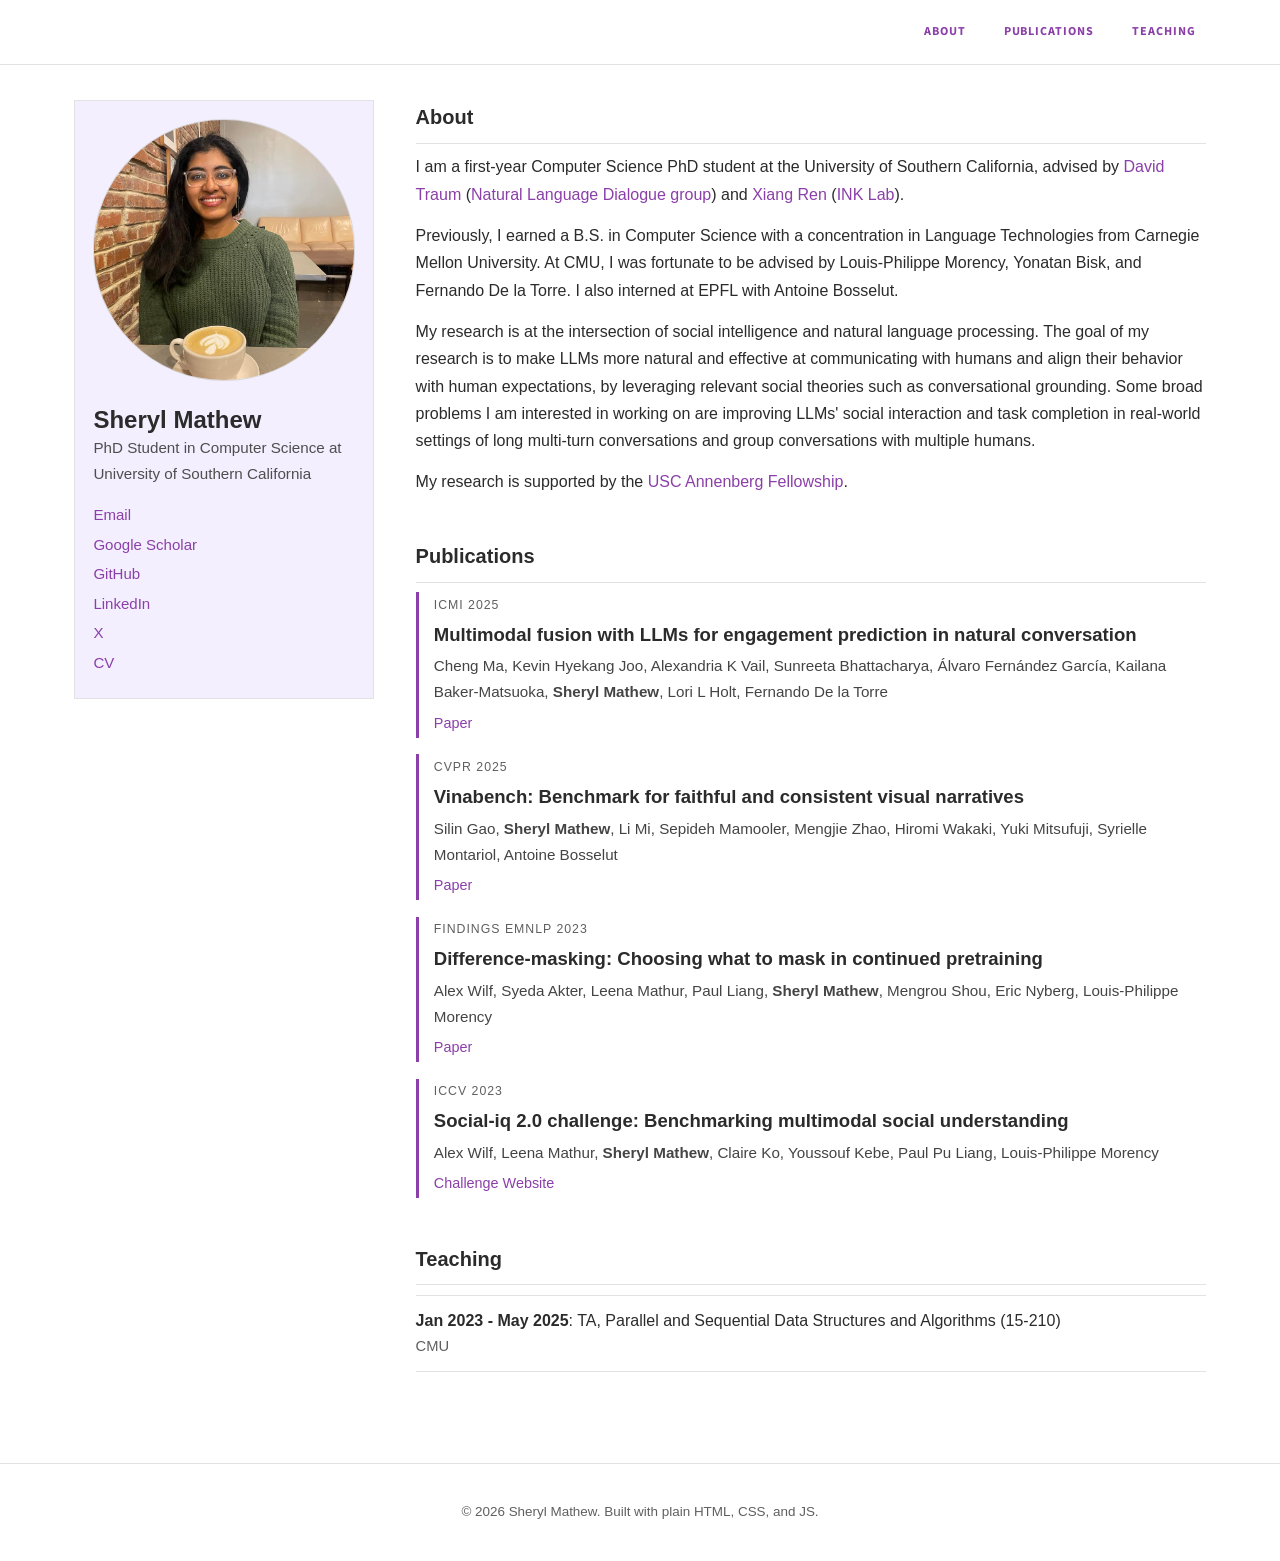
==== index.html @ b9e6500c "adding webpage content" ====
<!doctype html>
<html lang="en">
  <head>
    <meta charset="utf-8" />
    <meta name="viewport" content="width=device-width, initial-scale=1" />
    <title>Sheryl Mathew - Computer Science PhD</title>
    <meta
      name="description"
      content="Personal academic website for a Computer Science PhD student. Research, publications, teaching, and contact."
    />
    <link rel="preconnect" href="https://fonts.googleapis.com" />
    <link rel="preconnect" href="https://fonts.gstatic.com" crossorigin />
    <link
      href="https://fonts.googleapis.com/css2?family=Source+Sans+3:wght@400;500;600;700&display=swap"
      rel="stylesheet"
    />
    <link rel="stylesheet" href="styles.css" />
  </head>
  <body>
    <header class="masthead">
      <div class="masthead-inner">
        <nav class="site-nav" aria-label="Primary">
          <a href="#about">About</a>
          <a href="#publications">Publications</a>
          <a href="#teaching">Teaching</a>
          <!-- <a href="#service">Service</a> -->
        </nav>
      </div>
    </header>

    <main class="layout">
      <aside class="sidebar">
        <img class="author-avatar" src="assets/sheryl_24.jpg" alt="Portrait of Sheryl Mathew" />
        <h1>Sheryl Mathew</h1>
        <p>
          PhD Student in Computer Science at University of Southern California
        </p>
        <ul class="author-links">
          <li><a href="mailto:sherylma@usc.edu">Email</a></li>
          <li><a href="https://scholar.google.com/citations?user=3-NEsXsAAAAJ&hl=en">Google Scholar</a></li>
          <li><a href="https://github.com/sherylm77">GitHub</a></li>
          <li><a href="https://www.linkedin.com/in/sheryl-m-a26809188/">LinkedIn</a></li>
          <li><a href="https://x.com/Sheryl51522959">X</a></li>
          <li><a href="assets/cv.pdf">CV</a></li>
        </ul>
      </aside>

      <section class="content">
        <article id="about" class="page-block">
          <h2>About</h2>
          <p>
            I am a first-year Computer Science PhD student at the University of Southern California, advised by <a href="https://people.ict.usc.edu/~traum/">David Traum</a> (<a href="https://nld.ict.usc.edu/">Natural Language Dialogue group</a>) and <a href="https://www.seanre.com/">Xiang Ren</a> (<a href="https://inklab.usc.edu/">INK Lab</a>). 
          </p>
          <p>
            Previously, I earned a B.S. in Computer Science with a concentration in Language Technologies from Carnegie Mellon University. At CMU, I was fortunate to be advised by Louis-Philippe Morency,
            Yonatan Bisk, and Fernando De la Torre. I also interned at EPFL with Antoine Bosselut. 
          </p>
          <p>
            My research is at the intersection of social intelligence and natural language processing. The goal of my research is to make LLMs more natural and effective at communicating with humans and align their behavior with human expectations, by leveraging relevant social theories such as conversational grounding. Some broad problems I am interested in working on are improving LLMs' social interaction and task completion in real-world settings of long multi-turn conversations and group conversations with multiple humans.
          </p>
          <p>
            My research is supported by the <a href="https://graduateschool.usc.edu/fellowships/fellowships-for-phd-students/">USC Annenberg Fellowship</a>.
          </p>
        </article>

        <article id="publications" class="page-block">
          <h2>Publications</h2>
          <div id="pub-list" class="archive-list" aria-live="polite"></div>
        </article>

        <article id="teaching" class="page-block">
          <h2>Teaching</h2>
          <ul class="plain-list">
            <li>
              <strong>Jan 2023 - May 2025</strong>: TA, Parallel and Sequential Data Structures and Algorithms (15-210)
              <span>CMU</span>
            </li>
          </ul>
        </article>

        <!-- <article id="service" class="page-block">
          <h2>Service</h2>
          <p class="block-intro">Academic service, mentorship, and community work.</p>
          <ul class="plain-list">
            <li><strong>Reviewing</strong><span>Reviewer for ACL, EMNLP, NeurIPS, and CHI</span></li>
            <li><strong>Mentorship</strong><span>Mentor for undergraduate research and outreach programs</span></li>
          </ul>
        </article> -->
      </section>
    </main>

    <footer class="site-footer">
      <p>&copy; 2026 Sheryl Mathew. Built with plain HTML, CSS, and JS.</p>
    </footer>

    <script src="script.js"></script>
  </body>
</html>
---- styles.css ----
:root {
  --bg: #ffffff;
  --surface: #f7f7f7;
  --ink: #2b2b2b;
  --muted: #5f5f5f;
  --line: #e2e2e2;
  --accent: #8b3fa8;
  --link: #8b3fa8;
}

*,
*::before,
*::after {
  box-sizing: border-box;
}

body {
  margin: 0;
  background: var(--bg);
  color: var(--ink);
  font-family: -apple-system, BlinkMacSystemFont, "Roboto", "Segoe UI",
    "Helvetica Neue", "Lucida Grande", Arial, sans-serif;
  line-height: 1.7;
}

a {
  color: var(--link);
  text-decoration: none;
}

a:hover {
  text-decoration: underline;
}

.masthead {
  border-bottom: 1px solid var(--line);
  background: #fff;
}

.masthead-inner {
  max-width: 1180px;
  margin: 0 auto;
  padding: 1rem 1.5rem;
  display: flex;
  justify-content: flex-end;
  align-items: center;
  gap: 1.2rem;
}

.site-title {
  font-family: "Source Sans 3", Arial, sans-serif;
  font-size: 1.12rem;
  color: var(--ink);
  font-weight: 600;
  padding: 0.35rem 0.65rem;
  border-radius: 999px;
  transition: box-shadow 0.18s ease, transform 0.18s ease, background 0.18s ease;
}

.site-title:hover {
  text-decoration: none;
  background: #ffffff;
  box-shadow: 0 6px 14px rgba(139, 63, 168, 0.25);
  transform: translateY(-1px);
}

.site-nav {
  display: flex;
  flex-wrap: wrap;
  gap: 1.05rem;
}

.site-nav a {
  font-family: "Source Sans 3", Arial, sans-serif;
  color: var(--accent);
  text-transform: uppercase;
  letter-spacing: 0.08em;
  font-size: 0.76rem;
  font-weight: 700;
  padding: 0.35rem 0.65rem;
  border-radius: 999px;
  transition: box-shadow 0.18s ease, transform 0.18s ease, background 0.18s ease;
}

.site-nav a:hover {
  text-decoration: none;
  background: #ffffff;
  box-shadow: 0 6px 14px rgba(139, 63, 168, 0.25);
  transform: translateY(-1px);
}

.layout {
  max-width: 1180px;
  margin: 0 auto;
  padding: 2.2rem 1.5rem 3rem;
  display: grid;
  grid-template-columns: 300px minmax(0, 1fr);
  gap: 2.6rem;
}

.sidebar {
  border: 1px solid var(--line);
  background: #f3efff;
  padding: 1.15rem;
  height: fit-content;
}

.author-avatar {
  width: 100%;
  aspect-ratio: 1 / 1;
  object-fit: cover;
  border-radius: 50%;
  border: 1px solid #d7d7d7;
  margin-bottom: 0.95rem;
}

.sidebar h1 {
  margin: 0;
  font-size: 1.5rem;
  line-height: 1.3;
}

.author-role {
  margin: 0.4rem 0 0.8rem;
  color: var(--muted);
  font-size: 0.92rem;
}

.sidebar p {
  margin: 0 0 0.95rem;
  color: #4e4e4e;
  font-size: 0.95rem;
}

.author-links {
  list-style: none;
  margin: 0;
  padding: 0;
}

.author-links li {
  margin: 0.25rem 0;
  font-size: 0.94rem;
}

.content {
  min-width: 0;
}

.page-block {
  margin-bottom: 2.7rem;
}

.page-block h2 {
  margin: 0 0 0.6rem;
  font-size: 1.25rem;
  border-bottom: 1px solid var(--line);
  padding-bottom: 0.55rem;
}

.page-block p {
  margin: 0 0 0.9rem;
}

.block-intro {
  color: var(--muted);
}

.archive-list {
  display: grid;
  gap: 1.05rem;
}

.pub-item {
  border-left: 3px solid var(--accent);
  padding: 0.15rem 0 0.15rem 0.95rem;
}

.pub-item .venue {
  margin: 0;
  font-size: 0.77rem;
  color: var(--muted);
  text-transform: uppercase;
  letter-spacing: 0.08em;
}

.pub-item h3 {
  margin: 0.2rem 0;
  font-size: 1.16rem;
}

.pub-item .authors {
  margin: 0;
  color: #444;
  font-size: 0.95rem;
}

.pub-item .links {
  margin-top: 0.35rem;
  display: flex;
  gap: 0.8rem;
  font-size: 0.9rem;
}

.plain-list {
  margin: 0;
  padding: 0;
  list-style: none;
  border-top: 1px solid var(--line);
}

.plain-list li {
  padding: 0.7rem 0;
  border-bottom: 1px solid var(--line);
}

.plain-list li span {
  display: block;
  color: var(--muted);
  font-size: 0.92rem;
}

.site-footer {
  border-top: 1px solid var(--line);
  padding: 1.5rem;
  text-align: center;
  color: var(--muted);
  font-size: 0.84rem;
}

@media (max-width: 960px) {
  .layout {
    grid-template-columns: 1fr;
    gap: 1.5rem;
  }

  .masthead-inner {
    flex-direction: column;
    align-items: flex-start;
  }

  .site-nav {
    gap: 0.85rem;
  }
}
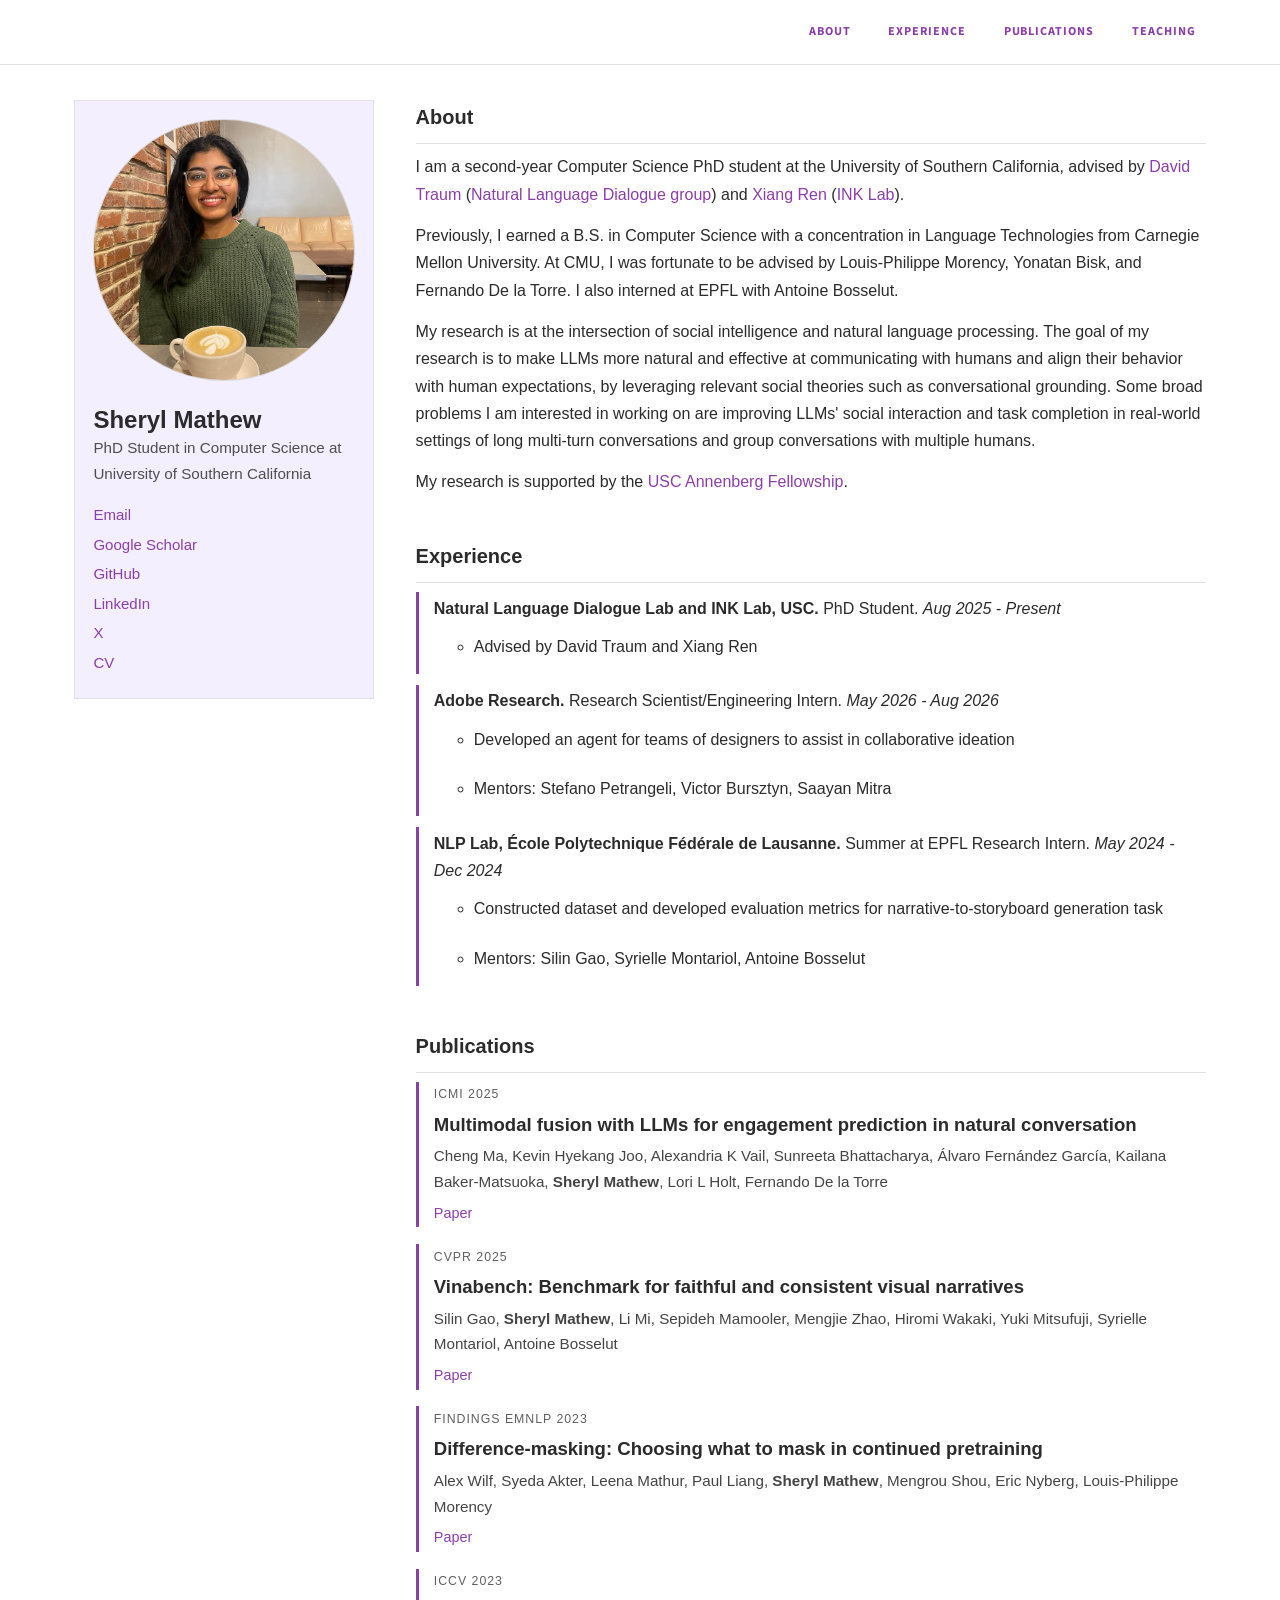
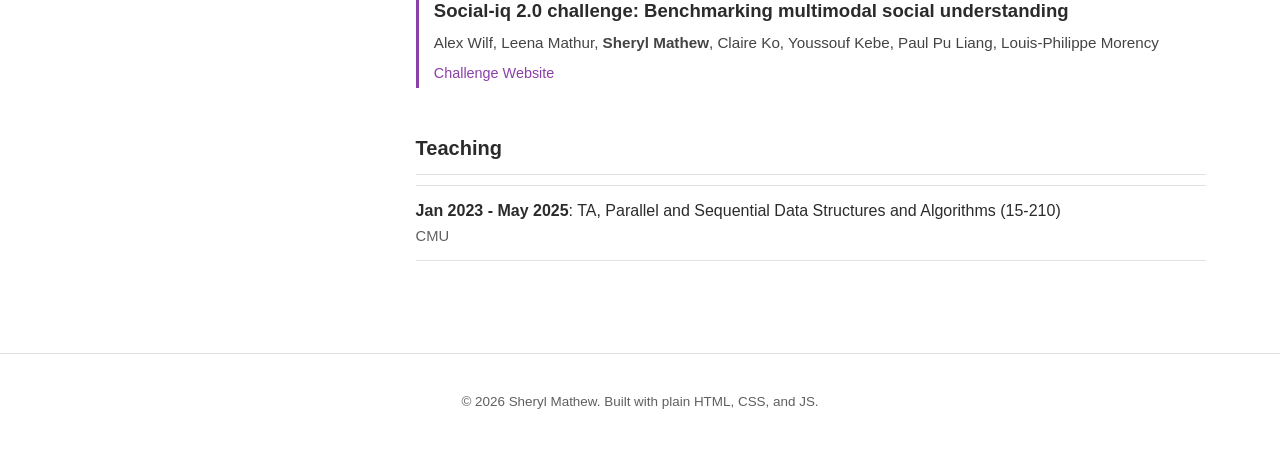
==== commit ee916ce4: "updated experiences" ====
--- a/index.html
+++ b/index.html
@@ -3,10 +3,10 @@
   <head>
     <meta charset="utf-8" />
     <meta name="viewport" content="width=device-width, initial-scale=1" />
-    <title>Sheryl Mathew - Computer Science PhD</title>
+    <title>Sheryl Mathew</title>
     <meta
       name="description"
-      content="Personal academic website for a Computer Science PhD student. Research, publications, teaching, and contact."
+      content="Personal website"
     />
     <link rel="preconnect" href="https://fonts.googleapis.com" />
     <link rel="preconnect" href="https://fonts.gstatic.com" crossorigin />
@@ -21,6 +21,7 @@
       <div class="masthead-inner">
         <nav class="site-nav" aria-label="Primary">
           <a href="#about">About</a>
+          <a href="#experience">Experience</a>
           <a href="#publications">Publications</a>
           <a href="#teaching">Teaching</a>
           <!-- <a href="#service">Service</a> -->
@@ -49,7 +50,7 @@
         <article id="about" class="page-block">
           <h2>About</h2>
           <p>
-            I am a first-year Computer Science PhD student at the University of Southern California, advised by <a href="https://people.ict.usc.edu/~traum/">David Traum</a> (<a href="https://nld.ict.usc.edu/">Natural Language Dialogue group</a>) and <a href="https://www.seanre.com/">Xiang Ren</a> (<a href="https://inklab.usc.edu/">INK Lab</a>). 
+            I am a second-year Computer Science PhD student at the University of Southern California, advised by <a href="https://people.ict.usc.edu/~traum/">David Traum</a> (<a href="https://nld.ict.usc.edu/">Natural Language Dialogue group</a>) and <a href="https://www.seanre.com/">Xiang Ren</a> (<a href="https://inklab.usc.edu/">INK Lab</a>). 
           </p>
           <p>
             Previously, I earned a B.S. in Computer Science with a concentration in Language Technologies from Carnegie Mellon University. At CMU, I was fortunate to be advised by Louis-Philippe Morency,
@@ -61,6 +62,32 @@
           <p>
             My research is supported by the <a href="https://graduateschool.usc.edu/fellowships/fellowships-for-phd-students/">USC Annenberg Fellowship</a>.
           </p>
+        </article>
+
+        <article id="experience" class="page-block">
+          <h2>Experience</h2>
+          <ul class="plain-list plain-list-no-lines">
+            <li>
+              <strong>Natural Language Dialogue Lab and INK Lab, USC. </strong>PhD Student. <i>Aug 2025 - Present</i>
+              <ul>
+                <li>Advised by David Traum and Xiang Ren</li>
+              </ul>
+            </li>
+            <li>
+              <strong>Adobe Research. </strong>Research Scientist/Engineering Intern. <i>May 2026 - Aug 2026</i>
+              <ul>
+                <li>Developed an agent for teams of designers to assist in collaborative ideation</li>
+                <li>Mentors: Stefano Petrangeli, Victor Bursztyn, Saayan Mitra</li>
+              </ul>
+            </li>
+            <li>
+              <strong>NLP Lab, École Polytechnique Fédérale de Lausanne. </strong>Summer at EPFL Research Intern. <i>May 2024 - Dec 2024</i>
+              <ul>
+                <li>Constructed dataset and developed evaluation metrics for narrative-to-storyboard generation task</li>
+                <li>Mentors: Silin Gao, Syrielle Montariol, Antoine Bosselut</li>
+              </ul>
+            </li>
+          </ul>
         </article>
 
         <article id="publications" class="page-block">
--- a/styles.css
+++ b/styles.css
@@ -220,6 +220,21 @@
   font-size: 0.92rem;
 }
 
+.plain-list-no-lines {
+  border-top: none;
+  display: grid;
+  gap: 0.7rem;
+}
+
+.plain-list-no-lines li {
+  border-bottom: none;
+}
+
+.plain-list-no-lines > li {
+  border-left: 3px solid var(--accent);
+  padding: 0.15rem 0 0.15rem 0.95rem;
+}
+
 .site-footer {
   border-top: 1px solid var(--line);
   padding: 1.5rem;
